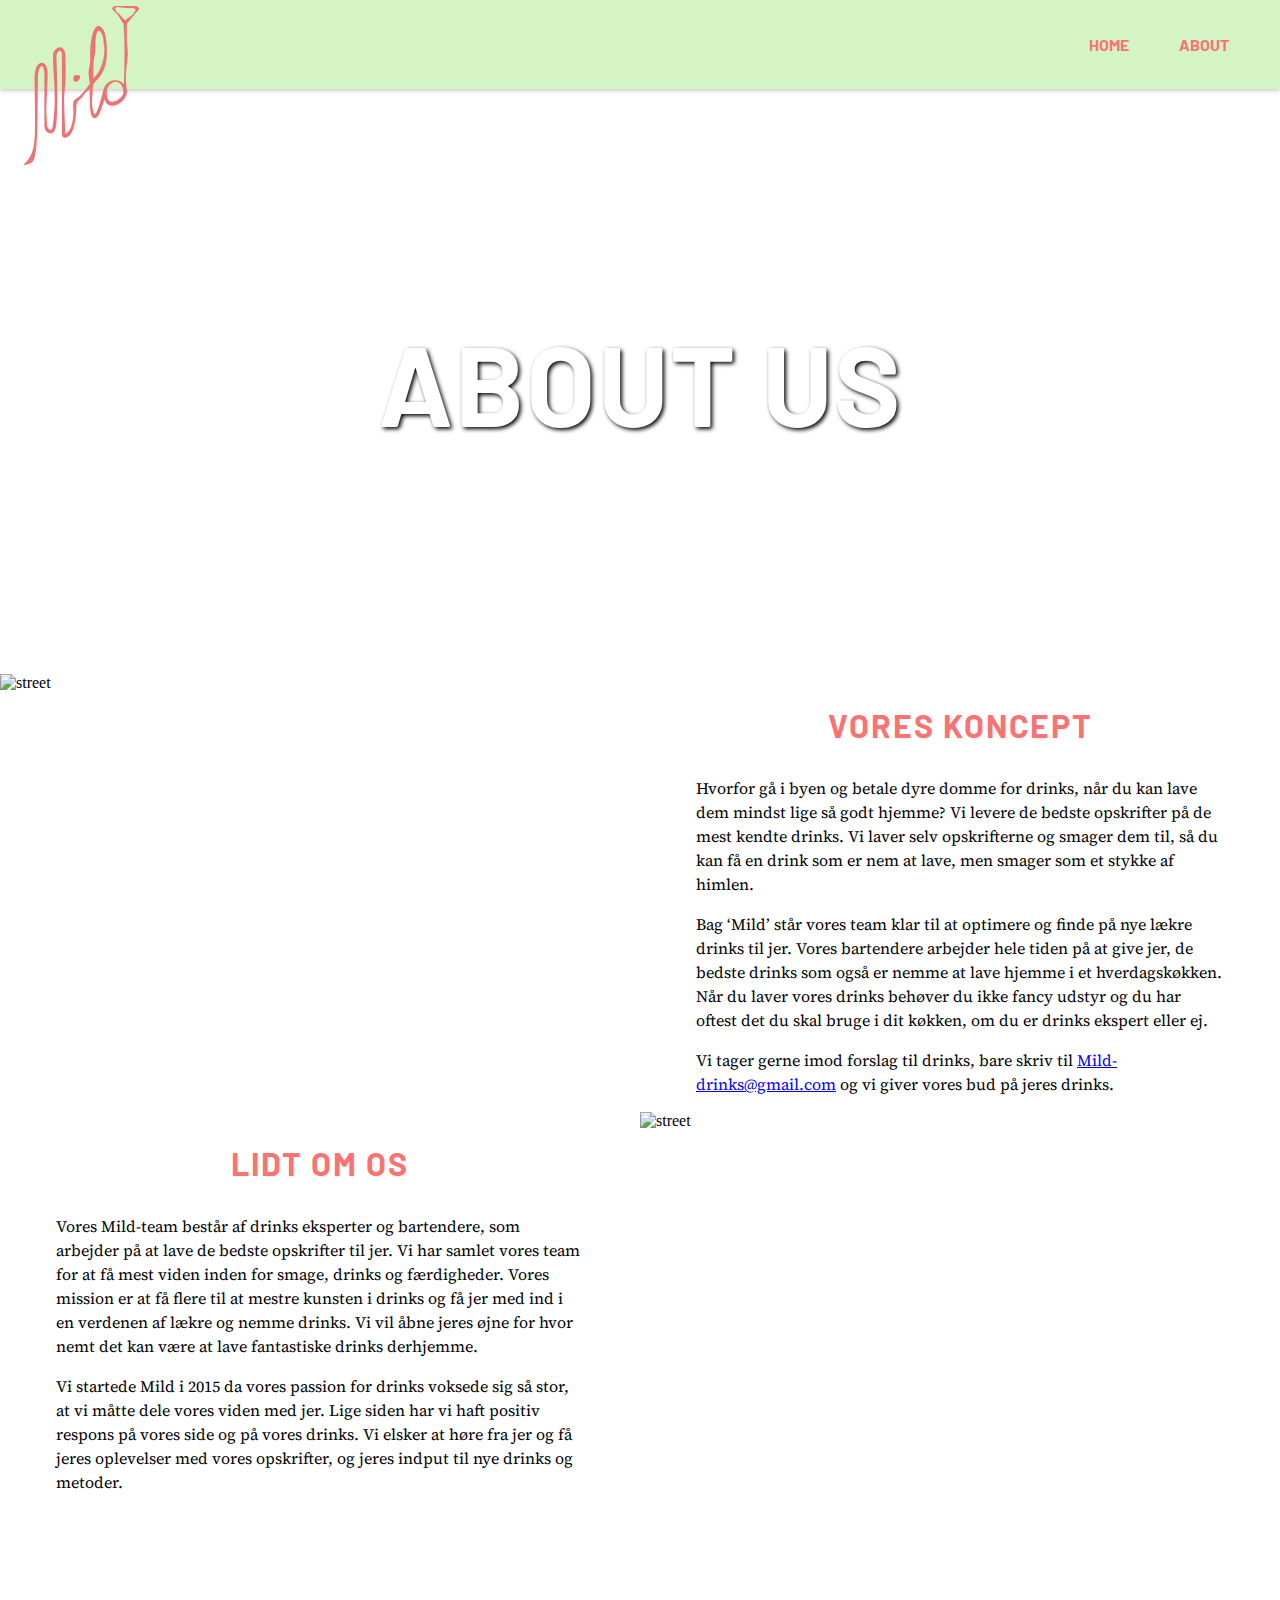
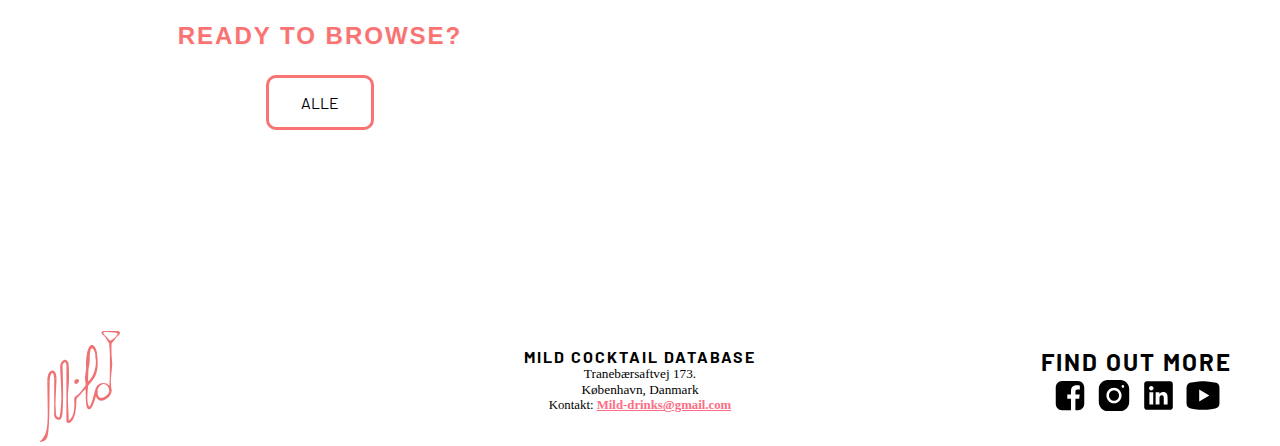
==== about.html @ 595f99f5 "css" ====
<!DOCTYPE html>
<html lang="en">

<head>
    <meta charset="UTF-8">
    <meta http-equiv="X-UA-Compatible" content="IE=edge">
    <meta name="viewport" content="width=device-width, initial-scale=1.0">
    <title>ABOUT US</title>
    <link rel="stylesheet" href="style.css">
    <link href="https://fonts.googleapis.com/css2?family=Barlow&family=Source+Serif+Pro&display=swap" rel="stylesheet">
    <link href="https://fonts.googleapis.com/css2?family=Barlow:wght@600&display=swap" rel="stylesheet">

    <style>
        p {
            line-height: 1.5rem;
        }

        #first_section {
            display: grid;
            height: 65vh;
            width: 100%;
            background-image: url(oke.jpg);
            background-size: cover;
            background-repeat: no-repeat;
            background-attachment: fixed;
            background-position: 50% 60%;
            place-items: center;
        }

        .bottombuttondiv {
            text-align: center;

        }


        #fourth_section {
            height: 45vh;
            width: 100%;
            background-image: url(drinkic.jpg);
            background-repeat: no-repeat;
            background-attachment: fixed;
            background-position: 100% 800%;
            padding-top: 7rem;
            background-size: cover;

        }

        #fourth_section a {
            text-decoration: none;
            color: #ffffff;
        }

        #fourth_section h4 {
            color: rgb(250, 115, 115);
            text-shadow: 1px 1px 0px whitesmoke;
            margin-bottom: 1rem;
        }

        #second_section h4,
        #third_section h4 {
            font-size: 2rem;
            color: rgb(250, 115, 115);
            text-shadow: 1px 1px 0px whitesmoke;
        }



        .knap {
            font-family: barlow;
            background-color: rgb(255, 255, 255);
            padding: 10px 35px;
            text-align: center;
            text-decoration: none;
            display: inline-block;
            font-size: 16px;
            cursor: pointer;
            border-style: solid;
            border-radius: 10px;
            transition-duration: 0.4s;
            border-color: rgb(250, 115, 115);
            border-width: 3px;
            text-decoration: rgb(250, 115, 115);
        }

        .knap:hover {
            transform: scale(1.1);
            color: #ffffff;
            background-color: rgb(250, 115, 115);
        }







        h1,
        h2,
        h3 {
            color: white;
            text-align: center;
            text-shadow: 2px 2px 4px #000000;
        }

        h1 {
            font-size: rem;
            /* padding-top: 4rem; */
        }

        h2 {
            font-size: 5rem;
            padding-top: 3rem;
        }

        h3 {
            font-size: 1rem;
        }

        #second_section p,
        #third_section p {
            padding-bottom: 1rem;
            padding-inline: 2rem;
        }



        @media (min-width: 600px) {

            #fourth_section {
                padding-right: 15rem;

            }

            #fourth_section h4 {
                font-size: 2rem;
                padding-bottom: 5px;
            }

        }

        #fourth_section a {
            text-decoration: none;
            color: #ffffff;
        }

        #fourth_section h4 {
            font-family: 'Lucida Sans', 'Lucida Sans Regular', 'Lucida Grande', 'Lucida Sans Unicode', Geneva, Verdana, sans-serif;
        }

        #second_section h4,
        #third_section h4 {
            font-size: 2rem;
        }

        #fourth_section a {
            text-decoration: none;
            color: #ffffff;
        }

        .knap {
            /* border: 2px solid black; */
            padding: 15px 32px;
            text-align: center;
            text-decoration: none;
            text-transform: uppercase;
            display: inline-block;
            font-size: 16px;
            margin: 4px 2px;
            cursor: pointer;
            border-radius: 10px;
            transition-duration: 0.4s;
        }

        .knap:hover {
            transform: scale(1.1);
            background-color: rgb(250, 115, 115);
        }

        .knap a:hover {
            color: #ffffff;
        }


        #second_section p,
        #third_section p {
            padding-bottom: 1rem;
            padding-inline: 2rem;
        }

        #fourth_section {
            /* padding-top: 4rem;
      background-attachment: scroll; */
            /* background-size: cover; */
            background-position: 90% 80%;
            object-fit: cover;
        }


        @media (min-width: 600px) {

            #fourth_section {
                padding-right: 15rem;

            }

            #fourth_section h4 {
                font-size: 1.5rem;
                padding-bottom: 5px;
            }

            h1 {
                font-size: 7rem;
            }

            h2 {
                font-size: 7rem;
                padding-top: 5rem;
            }

            h3 {
                font-size: 1.3rem;
            }

            #second_section,
            #third_section {
                display: grid;
                grid-template-columns: 1fr 1fr;
                /* padding-block: 1rem;
    padding: 1rem; */

            }

            #second_section img,
            #third_section img {
                height: 25rem;
                object-fit: cover;

            }

            .text {
                padding-inline: 1.5rem;
                padding-top: 2rem;
            }

            .text h4 {
                text-align: center;
                padding-bottom: 2rem;
                font-size: 1.5rem;
            }
        }

        @media (min-width: 1000px) {

            #fourth_section {
                padding-right: 40rem;
            }

        }

        @media (max-width: 1000px) {

            .oke {
                align-self: center;
                padding-inline: 1rem;

            }

        }

        @media (max-width: 600px) {

            #fourth_section h4 {
                font-size: 1.5rem;
            }

            #fourth_section {
                /* padding-top: 4rem;
      background-attachment: scroll; */
                /* background-size: cover; */
                background-position: 90% -100%;
            }

            #third_section {
                display: grid;
            }

            #third_section .element_1 {
                order: 2;
            }

            #third_section .element_2 {
                order: 1;
            }

            #third_section .text,
            #second_section .text {
                padding: 1rem;
            }

            #second_section img,
            #third_section img {
                height: 15rem;
                object-fit: cover;
            }

            #second_section h4,
            #third_section h4 {
                padding-left: 2rem;
                padding-bottom: 1rem;
                font-size: 1.2rem;
            }

            #first_section {
                margin-bottom: 1rem;
            }
        }
    </style>
</head>

<body>

    <header class="navbar">
        <a href="index.html">
            <img src="logo_mild_roed.svg" class="logo" alt="logo" />
        </a>
        <nav class="nav">
            <ul class="menu">
                <li class="nav-item"> <a href="index.html">HOME</a></li>
                <li class="nav-item"> <a href="about.html">ABOUT</a></li>

            </ul>

            <div class="hamburger">
                <span class="bar"></span>
                <span class="bar"></span>
                <span class="bar"></span>
            </div>
        </nav>
    </header>

    <section id="first_section">
        <div class="section_wrapper">
            <h1>ABOUT US</h1>
        </div>
    </section>


    <section id="second_section">

        <div class="oke">
            <img src="grncnria-2.jpg" alt="street">
        </div>

        <div class="text">
            <h4>VORES KONCEPT</h4>
            <p>Hvorfor gå i byen og betale dyre domme for drinks, når du kan lave dem mindst lige så godt hjemme? Vi
                levere de bedste
                opskrifter på de mest kendte drinks. Vi laver selv opskrifterne og smager dem til, så du kan få en drink
                som er nem at
                lave, men smager som et stykke af himlen.</p>

            <p>Bag ‘Mild’ står vores team klar til at optimere og finde på nye lækre drinks til jer. Vores bartendere
                arbejder hele
                tiden på at give jer, de bedste drinks som også er nemme at lave hjemme i et hverdagskøkken. Når du
                laver vores drinks
                behøver du ikke fancy udstyr og du har oftest det du skal bruge i dit køkken, om du er drinks ekspert
                eller ej.</p>

            <p>Vi tager gerne imod forslag til drinks, bare skriv til <a class="email"
                    href="mailto: abc@example.com">Mild-drinks@gmail.com</a> og vi giver vores bud på jeres
                drinks.</p>

        </div>


    </section>

    <section id="third_section">

        <div class="text element_1">
            <h4>LIDT OM OS</h4>
            <p>Vores Mild-team består af drinks eksperter og bartendere, som arbejder på at lave de bedste opskrifter
                til jer. Vi har
                samlet vores team for at få mest viden inden for smage, drinks og færdigheder. Vores mission er at få
                flere til at
                mestre kunsten i drinks og få jer med ind i en verdenen af lækre og nemme drinks. Vi vil åbne jeres øjne
                for hvor nemt
                det kan være at lave fantastiske drinks derhjemme. </p>

            <p>Vi startede Mild i 2015 da vores passion for drinks voksede sig så stor, at vi måtte dele vores viden med
                jer. Lige
                siden har vi haft positiv respons på vores side og på vores drinks. Vi elsker at høre fra jer og få
                jeres oplevelser med
                vores opskrifter, og jeres indput til nye drinks og metoder.
            </p>

        </div>

        <div class="element_2 oke">
            <img src="grncnria-8.jpg" alt="street">
        </div>


    </section>


    <section id="fourth_section">

        <div class="bottombuttondiv">
            <h4>READY TO BROWSE?</h4>
            <ul>
                <a href="index.html"><button class="knap">Alle</button></a>
            </ul>
        </div>

    </section>

    <footer>

        <div class="footlogo">
            <a href="index.html">
                <img src="logo_mild_roed.svg" class="logo2" alt="logo2" />
            </a>
        </div>

        <div class="footertext">
            <h4 class="footer1">Mild Cocktail Database</h4>
            <h5>Tranebærsaftvej 173.</h5>
            <h5>København, Danmark</h5>
            <h6 class="footer2">Kontakt: <a class="email" href="mailto: abc@example.com">Mild-drinks@gmail.com</a></h6>
        </div>

        <div class="partthree">
            <h4>Find out more</h4>

            <a href="https://www.facebook.com/kea.dk">
                <img class="fejs" src="fjsbk.svg" alt="fb"></a>

            <a href="https://www.instagram.com/keacph/?hl=da">
                <img src="instgrm.svg" alt="insta"></a>

            <a href="https://www.linkedin.com/school/kea-k-benhavns-erhvervsakademi/">
                <img src="lnkdin.svg" alt="linked"></a>

            <a href="https://www.youtube.com/c/KEAkanal">
                <img src="yutub.svg" alt="yutub"></a>
        </div>








    </footer>



    <script src="java.js"></script>

</body>

</html>
---- style.css ----
* {
  margin: 0;
  padding: 0;
  box-sizing: border-box;
}

img {
  width: 100%;
}

h1, h2, h3, h4 {
  font-family: barlow;  
  letter-spacing: 2px;
  text-transform: uppercase;
}

p {
  font-family: source serif pro;
  line-height: 1.3;
  padding-left: 2%;
  padding-right: 2%;
}
/* _________HEADER & BURGER MENU__________________ */



.navbar {
  /* height: 12%; */
  display: flex;
  align-items: center;
  /* padding: 0.5rem; */
  background-color: rgb(212, 244, 197);
  box-shadow: 0 2px 4px 0 rgba(0, 0, 0, 0.2);
  font-family: barlow;
  padding: 1rem;
}

.logo {
  width: 60px;
  cursor: pointer;
  margin-block: 0.2rem;
  margin-left: 1rem;
}

nav {
  flex: 1;
  text-align: right;
  margin-right: 1rem;
}

nav ul li {
  list-style: none;
  display: inline-block;
  margin-left: 50px;
}

nav ul li a {
  text-decoration: none;
  color: rgb(250, 115, 115);
  margin-block: 1rem;
  font-family: barlow;
  font-weight: bold;
}

ul li a:hover {
  /* color: grey; */
  color: black;
}

.hamburger {
  display: none;
}

.bar {
  display: block;
  width: 25px;
  height: 3px;
  margin: 5px auto;
  -webkit-transition: all 0.3s ease-in-out;
  transition: all 0.3s ease-in-out;
  background-color: red;
}

@media (min-width: 650px) {
  .logo {
    position: absolute;
    width: 9%;
    top: 0.2rem;
    left: 0.5rem;
  }
}

/* burgermenu center og under hinanden */
.menu {
  display: flex;
  /* justify-content: space-between; */
  /* align-items: right; */
  float: right;
}

.nav-logo {
  font-size: 2.1rem;
  font-weight: 500;
  color: #482ff7;
}

/* -------media------ */

@media (min-width: 650px) {
  .navbar {
    padding: 2.2rem;
  }
}

@media only screen and (max-width: 768px) {
  /* Burgermenuen, farve, placering */
  .menu {
    position: fixed;
    left: -100%;
    top: 6rem;
    flex-direction: column;
    background-color: rgb(250, 204, 120);
    width: 100%;
    text-align: center;
    transition: 0.3s;
    box-shadow: 0 10px 27px rgba(0, 0, 0, 0.05);
    font-size: 2rem;
    z-index: 500;
  }

  nav ul li a {
    color: rgb(255, 89, 89);
  }

  li:hover {
    transform: scale(1.1);
  }

  /* Placering af menu når man åbner burgermenu */
  .menu.active {
    left: 0;
  }

  /* Margin imellem tekst i åben burgermenu */
  .nav-item {
    margin: 2rem 0;
  }

  /* Viser de tre streger og at man kan trykke på dem */
  .hamburger {
    display: block;
    cursor: pointer;
    float: right;
    /* background-color: rgb(181, 181, 181); */
    padding-inline: 0.5rem;
    padding-block: 0.2rem;
    border-radius: 5px;
  }

  /* Transition af de tre streger til et kryds */
  /* nth-child snkkker til rækkefølgen på bar class og gør at den midterste kan forsvinde */
  .hamburger.active .bar:nth-child(2) {
    opacity: 0;
  }

  .hamburger.active .bar:nth-child(1) {
    transform: translateY(8px) rotate(45deg);
  }

  .hamburger.active .bar:nth-child(3) {
    transform: translateY(-8px) rotate(-45deg);
  }
}

/* @media (max-width: 600px) {
  .logo {
    width: 40px;
  }
} */

/* _____________FOOTER____________________ */

.logo2 {
  width: 80px;
  cursor: pointer;
  margin-top: 1rem;
  margin-left: 2.5rem;
  margin-bottom: 0.5;
}

footer {
  /* background-color: white;
  display: flex;
  align-items: center; */
  display: grid;
  grid-template-columns: 1fr 1fr 1fr;
}

.footertext {
  margin: 0 auto;
  padding-top: 2rem;
  text-align: center;
}

footer h6 {
  font-size: 1rem;
}

.footer2 {
  font-weight: normal;
  font-size: 0.8rem;
}

footer h6 a {
  color: rgb(253, 109, 133);
  font-weight: bold;
}

.partthree {
  justify-self: right;
  padding-right: 3rem;
  text-align: center;
  font-size: 1.5rem;
  color: rgb(0, 0, 0);
  font-family: "Merriweather", serif;
  padding-top: 2rem;
}

.partthree img {
  width: 20%;
  height: auto;
}

footer h5 {
  font-weight: normal;
}

.partthree img:hover {
  opacity: 0.8;
  cursor: pointer;
}

@media (max-width: 600px) {
  .footlogo {
    text-align: center;
  }

  .logo2 {
    margin: 0;
    padding-top: 1rem;
  }

  footer {
    display: block;
  }

  .footer2 {
    margin-inline: 0;
  }

  .footer1,
  .footer2 {
    font-size: 0.9rem;
  }

  footer h5 {
    font-size: 0.9rem;
  }

  .partthree {
    justify-self: center;
    text-align: center;
    font-size: 1rem;
    padding-top: 0.7rem;
    padding-bottom: 1.5rem;
    padding-right: 0;
  }

  .partthree img {
    width: 7%;
    height: auto;
    padding-top: 0.1rem;
    padding-inline: 0.1rem;
  }
}
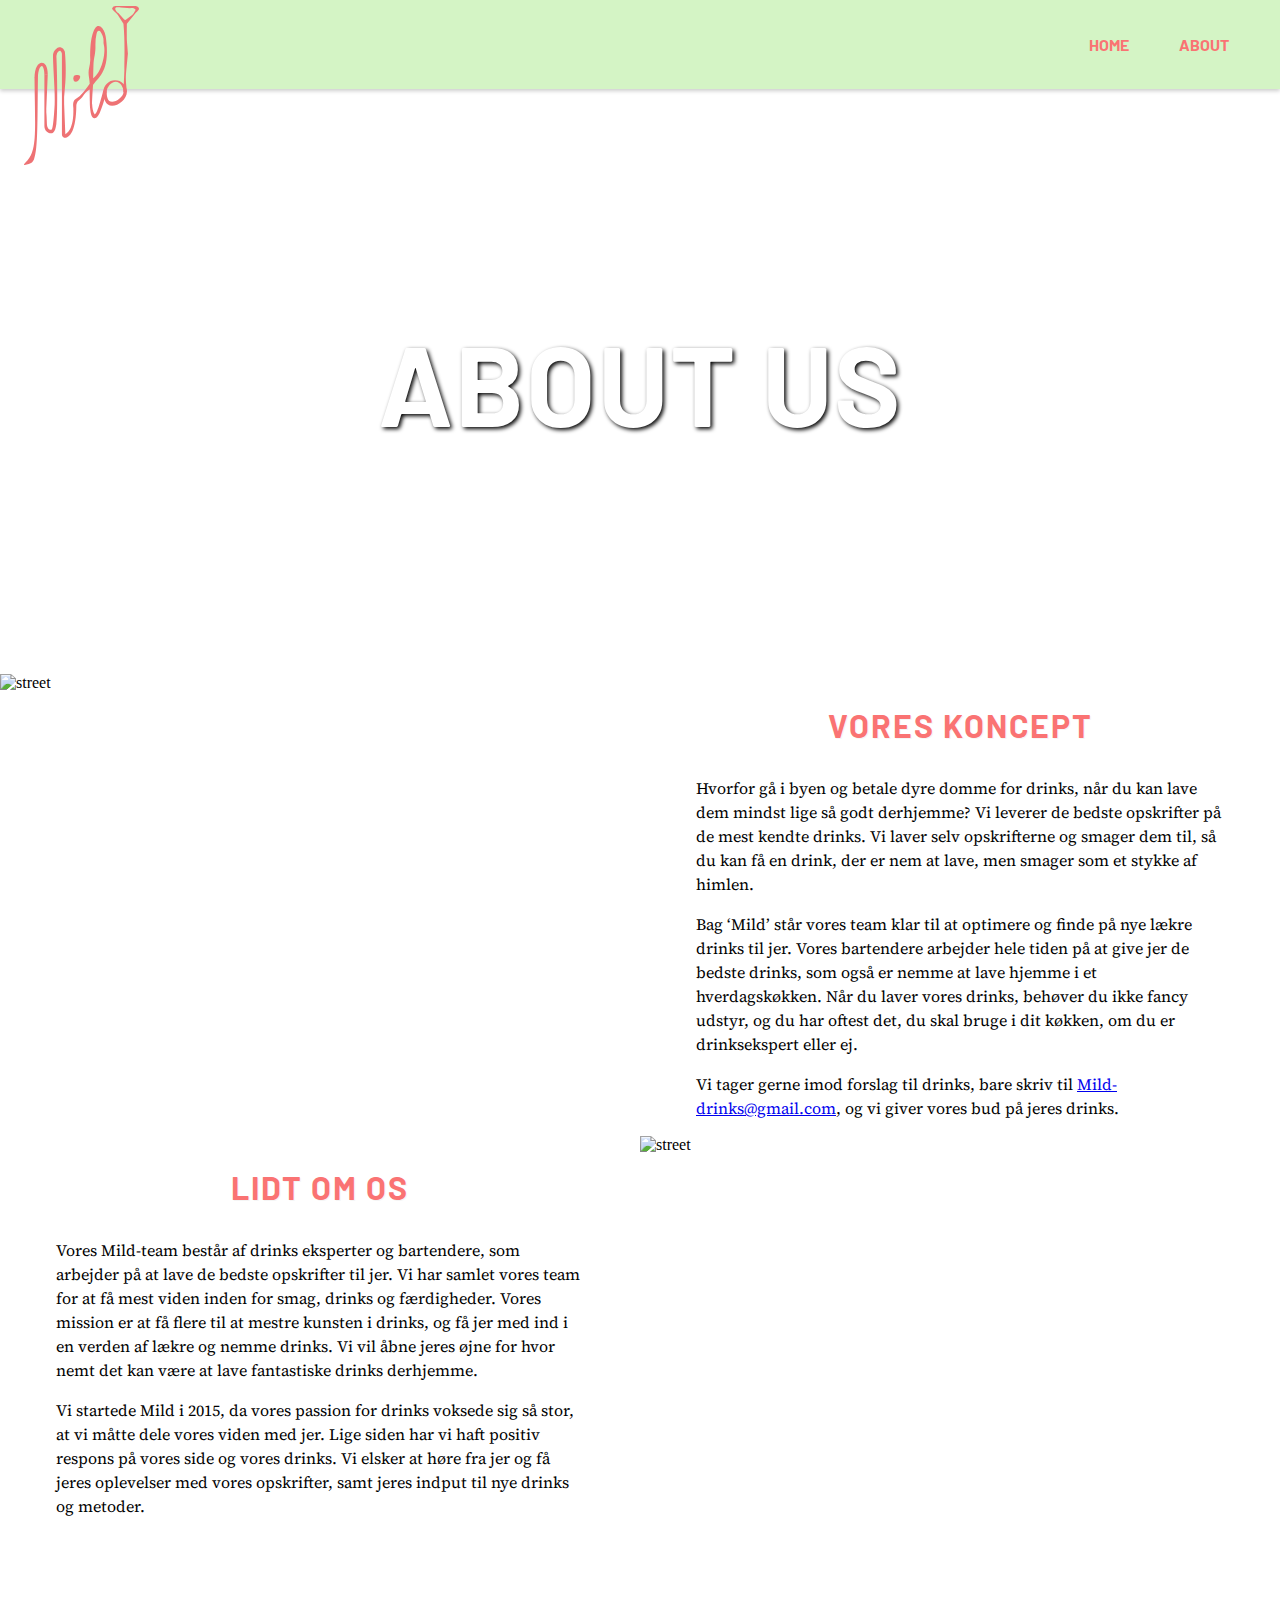
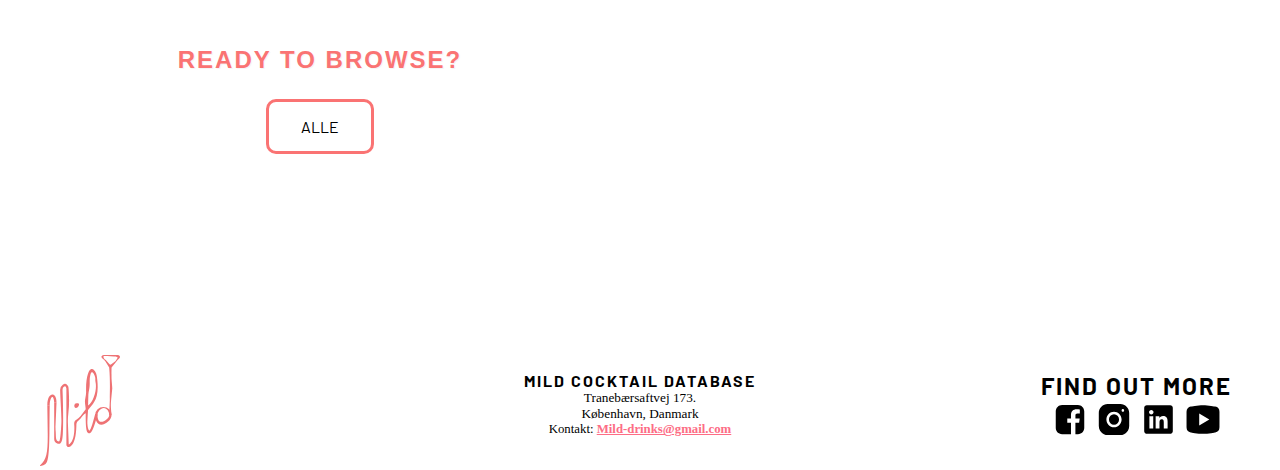
==== commit a4191bcf: "korrektur" ====
--- a/about.html
+++ b/about.html
@@ -353,21 +353,21 @@
 
         <div class="text">
             <h4>VORES KONCEPT</h4>
-            <p>Hvorfor gå i byen og betale dyre domme for drinks, når du kan lave dem mindst lige så godt hjemme? Vi
-                levere de bedste
-                opskrifter på de mest kendte drinks. Vi laver selv opskrifterne og smager dem til, så du kan få en drink
-                som er nem at
+            <p>Hvorfor gå i byen og betale dyre domme for drinks, når du kan lave dem mindst lige så godt derhjemme? Vi
+                leverer de bedste
+                opskrifter på de mest kendte drinks. Vi laver selv opskrifterne og smager dem til, så du kan få en drink,
+                der er nem at
                 lave, men smager som et stykke af himlen.</p>
 
             <p>Bag ‘Mild’ står vores team klar til at optimere og finde på nye lækre drinks til jer. Vores bartendere
                 arbejder hele
-                tiden på at give jer, de bedste drinks som også er nemme at lave hjemme i et hverdagskøkken. Når du
-                laver vores drinks
-                behøver du ikke fancy udstyr og du har oftest det du skal bruge i dit køkken, om du er drinks ekspert
+                tiden på at give jer de bedste drinks, som også er nemme at lave hjemme i et hverdagskøkken. Når du
+                laver vores drinks,
+                behøver du ikke fancy udstyr, og du har oftest det, du skal bruge i dit køkken, om du er drinksekspert
                 eller ej.</p>
 
             <p>Vi tager gerne imod forslag til drinks, bare skriv til <a class="email"
-                    href="mailto: abc@example.com">Mild-drinks@gmail.com</a> og vi giver vores bud på jeres
+                    href="mailto: abc@example.com">Mild-drinks@gmail.com</a>, og vi giver vores bud på jeres
                 drinks.</p>
 
         </div>
@@ -381,17 +381,17 @@
             <h4>LIDT OM OS</h4>
             <p>Vores Mild-team består af drinks eksperter og bartendere, som arbejder på at lave de bedste opskrifter
                 til jer. Vi har
-                samlet vores team for at få mest viden inden for smage, drinks og færdigheder. Vores mission er at få
+                samlet vores team for at få mest viden inden for smag, drinks og færdigheder. Vores mission er at få
                 flere til at
-                mestre kunsten i drinks og få jer med ind i en verdenen af lækre og nemme drinks. Vi vil åbne jeres øjne
+                mestre kunsten i drinks, og få jer med ind i en verden af lækre og nemme drinks. Vi vil åbne jeres øjne
                 for hvor nemt
                 det kan være at lave fantastiske drinks derhjemme. </p>
 
-            <p>Vi startede Mild i 2015 da vores passion for drinks voksede sig så stor, at vi måtte dele vores viden med
+            <p>Vi startede Mild i 2015, da vores passion for drinks voksede sig så stor, at vi måtte dele vores viden med
                 jer. Lige
-                siden har vi haft positiv respons på vores side og på vores drinks. Vi elsker at høre fra jer og få
+                siden har vi haft positiv respons på vores side og vores drinks. Vi elsker at høre fra jer og få
                 jeres oplevelser med
-                vores opskrifter, og jeres indput til nye drinks og metoder.
+                vores opskrifter, samt jeres indput til nye drinks og metoder.
             </p>
 
         </div>
--- a/style.css
+++ b/style.css
@@ -189,8 +189,8 @@
 }
 
 footer {
-  /* background-color: white;
-  display: flex;
+  background-color: white;
+  /*display: flex;
   align-items: center; */
   display: grid;
   grid-template-columns: 1fr 1fr 1fr;
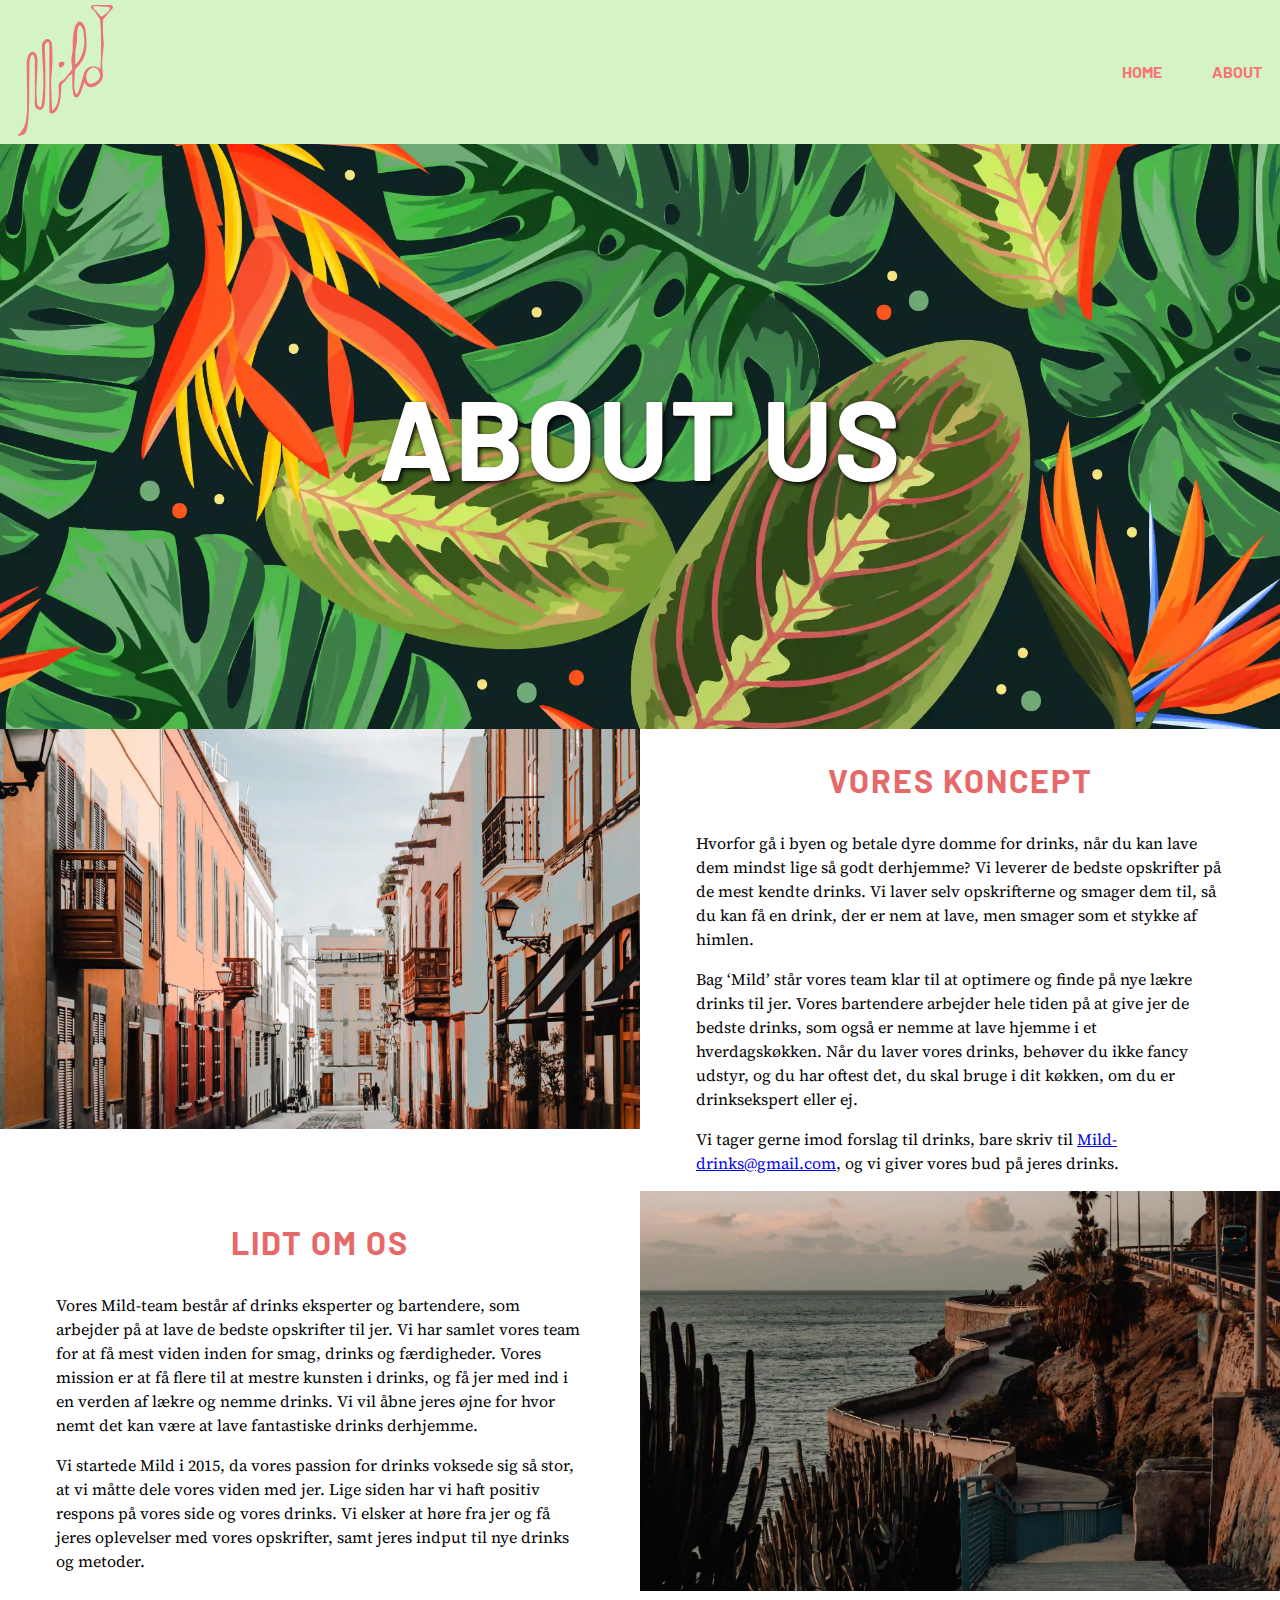
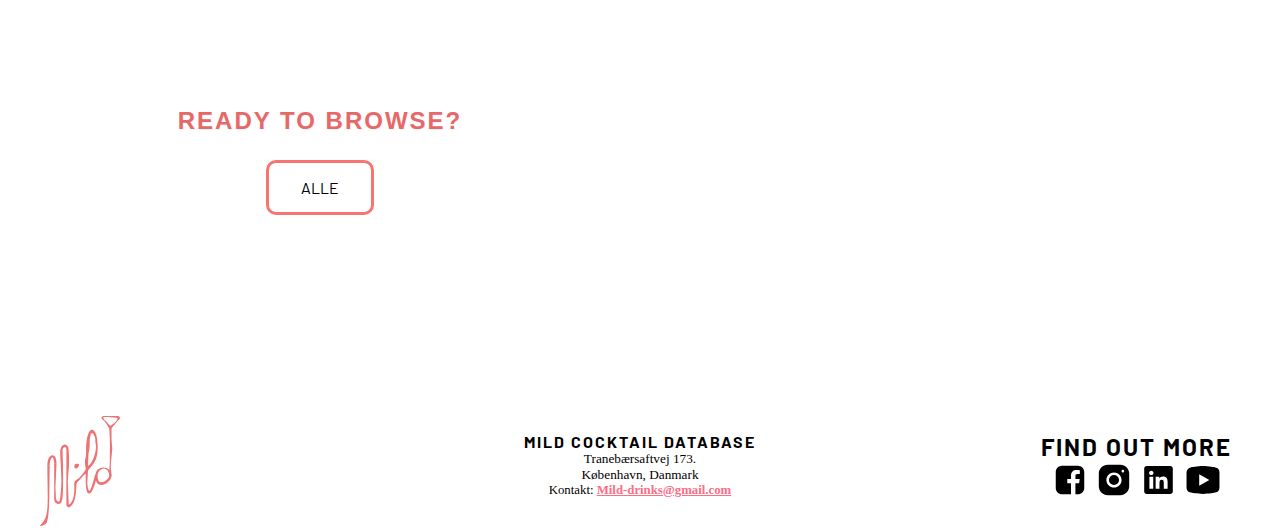
==== commit b837e13d: "webp" ====
--- a/about.html
+++ b/about.html
@@ -19,7 +19,7 @@
             display: grid;
             height: 65vh;
             width: 100%;
-            background-image: url(oke.jpg);
+            background-image: url(oke.webp);
             background-size: cover;
             background-repeat: no-repeat;
             background-attachment: fixed;
@@ -36,7 +36,7 @@
         #fourth_section {
             height: 45vh;
             width: 100%;
-            background-image: url(drinkic.jpg);
+            background-image: url(drinkic.webp);
             background-repeat: no-repeat;
             background-attachment: fixed;
             background-position: 100% 800%;
@@ -51,7 +51,7 @@
         }
 
         #fourth_section h4 {
-            color: rgb(250, 115, 115);
+            color: rgb(230, 104, 104);
             text-shadow: 1px 1px 0px whitesmoke;
             margin-bottom: 1rem;
         }
@@ -59,7 +59,7 @@
         #second_section h4,
         #third_section h4 {
             font-size: 2rem;
-            color: rgb(250, 115, 115);
+            color: rgb(230, 104, 104);
             text-shadow: 1px 1px 0px whitesmoke;
         }
 
@@ -348,7 +348,7 @@
     <section id="second_section">
 
         <div class="oke">
-            <img src="grncnria-2.jpg" alt="street">
+            <img src="grncnria-2.webp" alt="street">
         </div>
 
         <div class="text">
@@ -397,7 +397,7 @@
         </div>
 
         <div class="element_2 oke">
-            <img src="grncnria-8.jpg" alt="street">
+            <img src="grncnria-8.webp" alt="street">
         </div>
 
 
--- a/style.css
+++ b/style.css
@@ -32,7 +32,7 @@
   background-color: rgb(212, 244, 197);
   box-shadow: 0 2px 4px 0 rgba(0, 0, 0, 0.2);
   font-family: barlow;
-  padding: 1rem;
+  /* padding: 1rem; */
 }
 
 .logo {
@@ -83,10 +83,7 @@
 
 @media (min-width: 650px) {
   .logo {
-    position: absolute;
-    width: 9%;
-    top: 0.2rem;
-    left: 0.5rem;
+    width: 95px;
   }
 }
 
@@ -108,7 +105,7 @@
 
 @media (min-width: 650px) {
   .navbar {
-    padding: 2.2rem;
+    padding: 0.1rem;
   }
 }
 
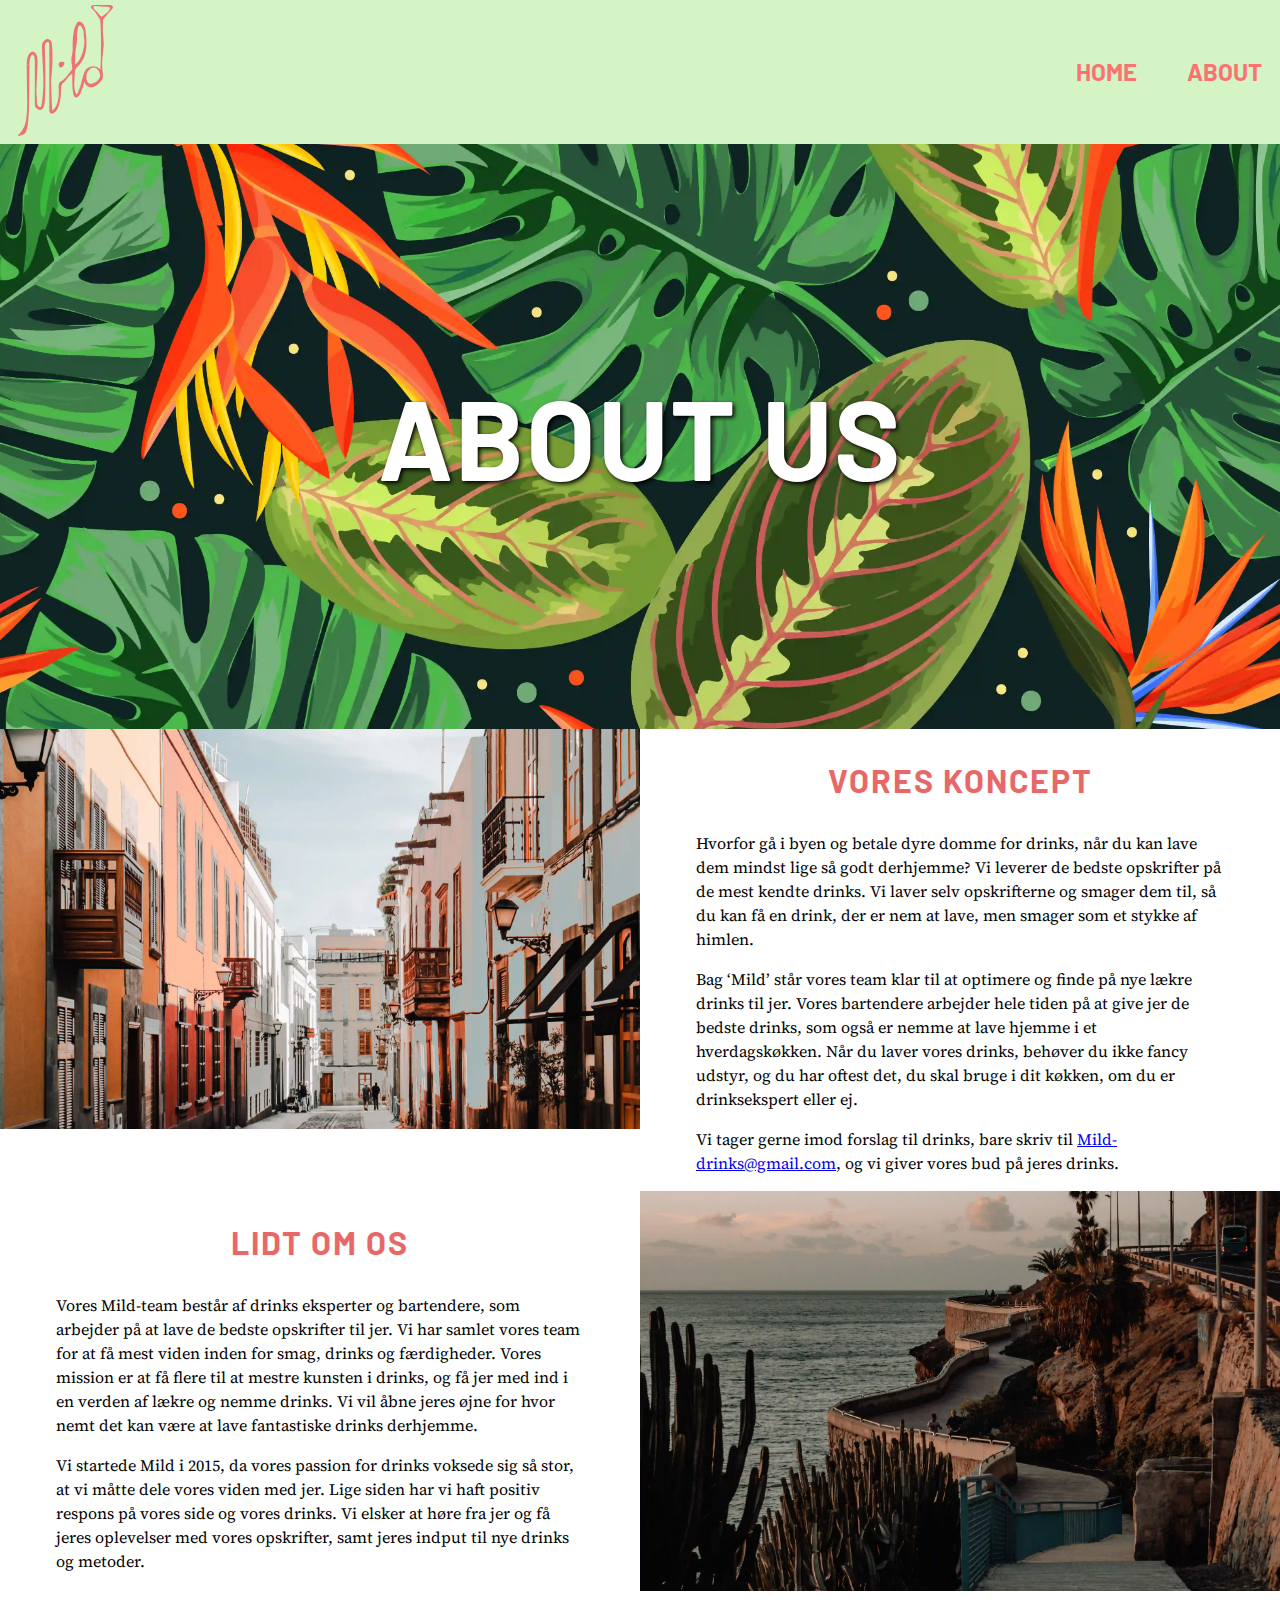
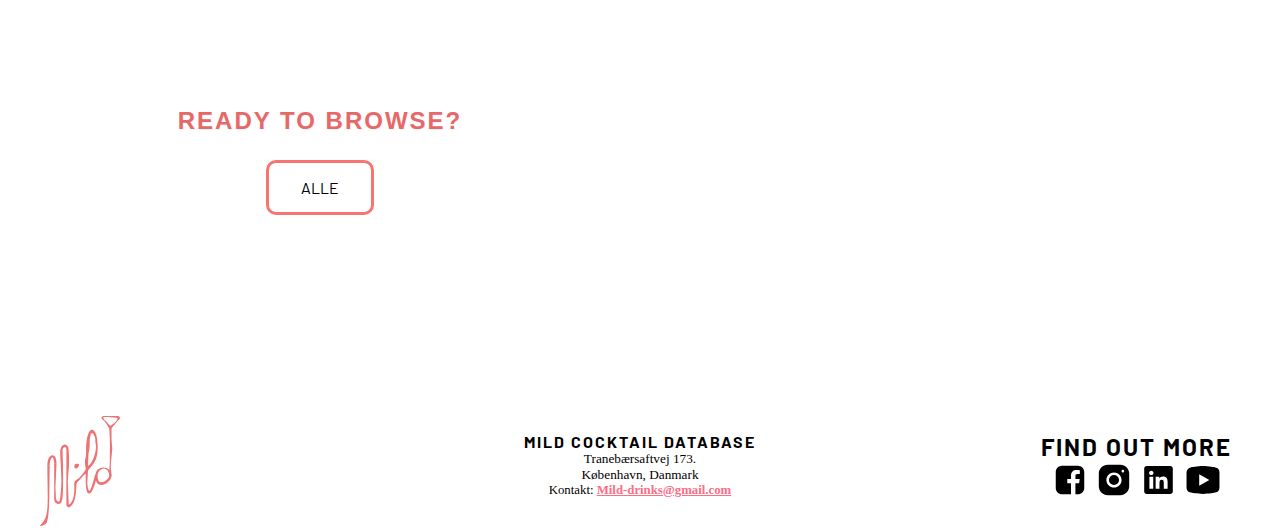
==== commit 8a979d4b: "lighthouse" ====
--- a/about.html
+++ b/about.html
@@ -408,9 +408,9 @@
 
         <div class="bottombuttondiv">
             <h4>READY TO BROWSE?</h4>
-            <ul>
+            <div>
                 <a href="index.html"><button class="knap">Alle</button></a>
-            </ul>
+            </div>
         </div>
 
     </section>
--- a/style.css
+++ b/style.css
@@ -8,8 +8,11 @@
   width: 100%;
 }
 
-h1, h2, h3, h4 {
-  font-family: barlow;  
+h1,
+h2,
+h3,
+h4 {
+  font-family: barlow;
   letter-spacing: 2px;
   text-transform: uppercase;
 }
@@ -21,8 +24,6 @@
   padding-right: 2%;
 }
 /* _________HEADER & BURGER MENU__________________ */
-
-
 
 .navbar {
   /* height: 12%; */
@@ -52,6 +53,7 @@
   list-style: none;
   display: inline-block;
   margin-left: 50px;
+  font-size: 1.5rem;
 }
 
 nav ul li a {
@@ -78,7 +80,7 @@
   margin: 5px auto;
   -webkit-transition: all 0.3s ease-in-out;
   transition: all 0.3s ease-in-out;
-  background-color: red;
+  background-color: rgb(250, 115, 115);
 }
 
 @media (min-width: 650px) {
@@ -114,7 +116,7 @@
   .menu {
     position: fixed;
     left: -100%;
-    top: 6rem;
+    top: 5.7rem;
     flex-direction: column;
     background-color: rgb(250, 204, 120);
     width: 100%;
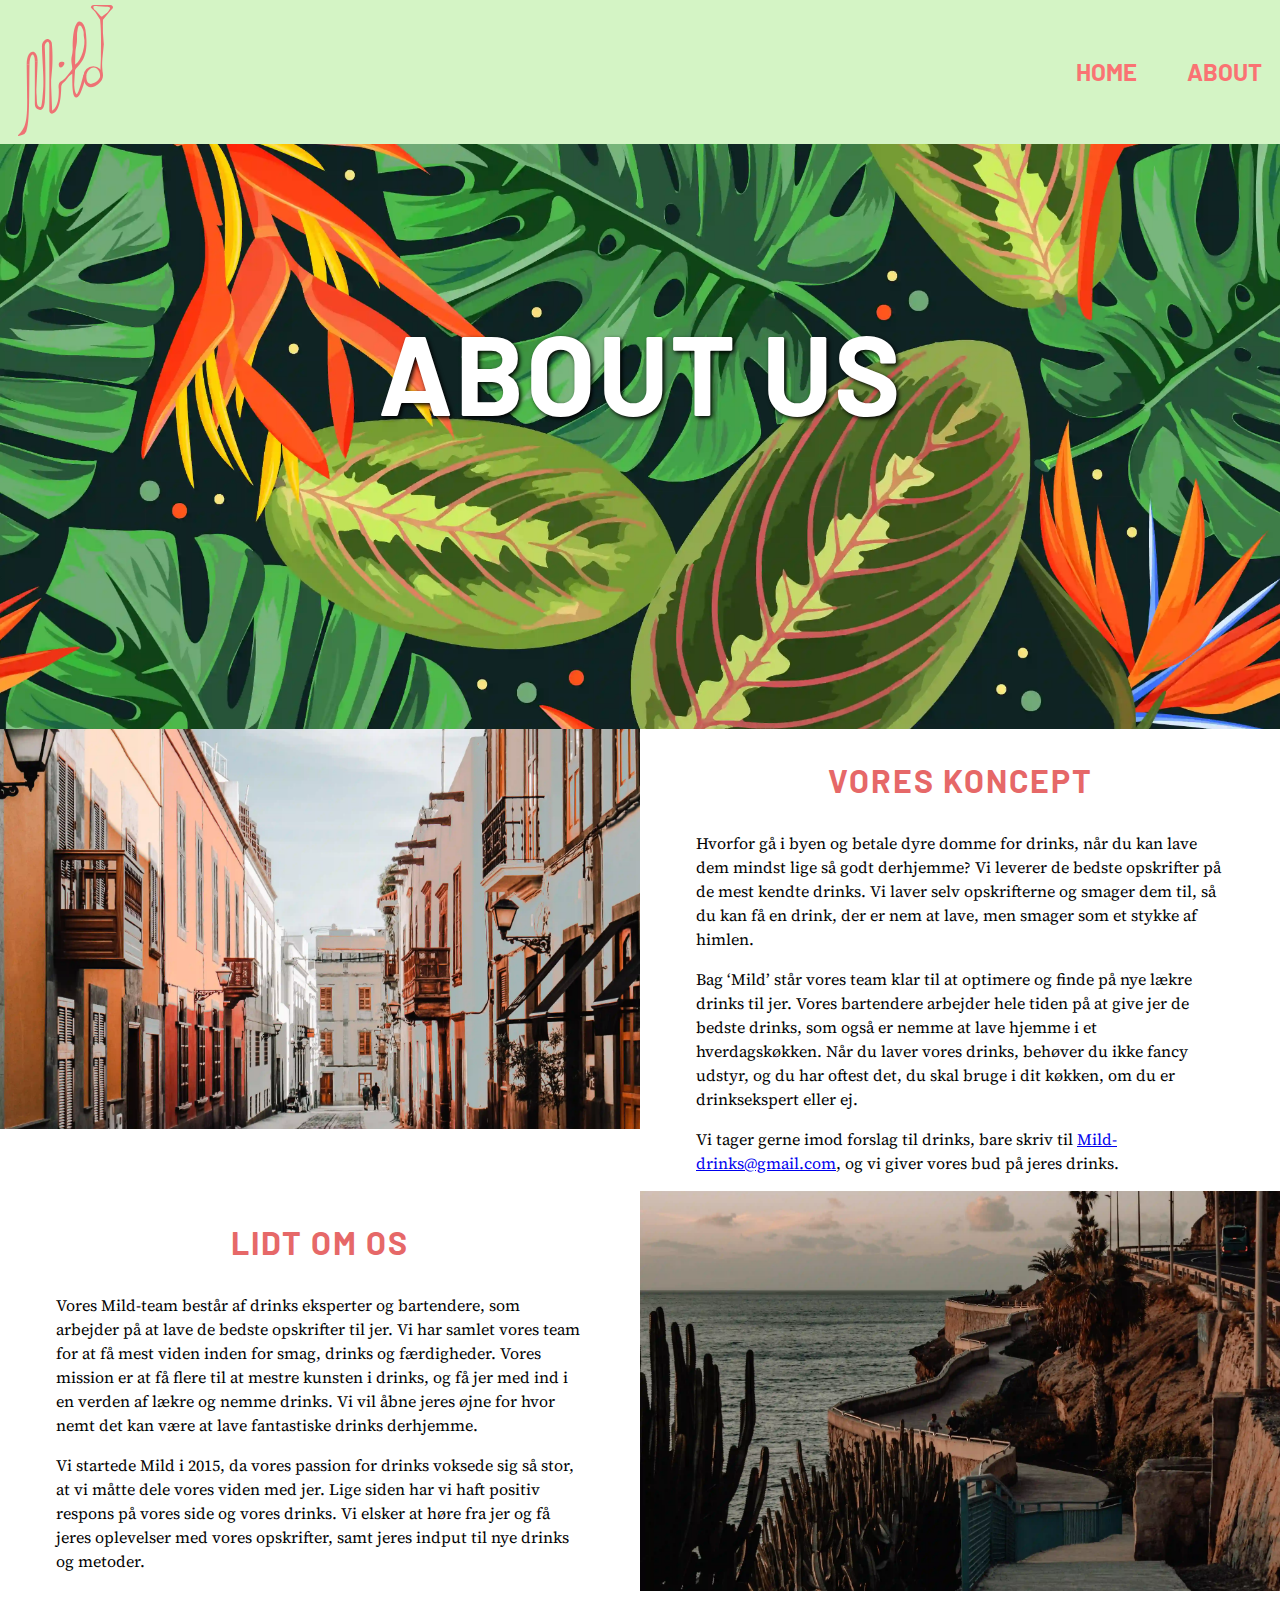
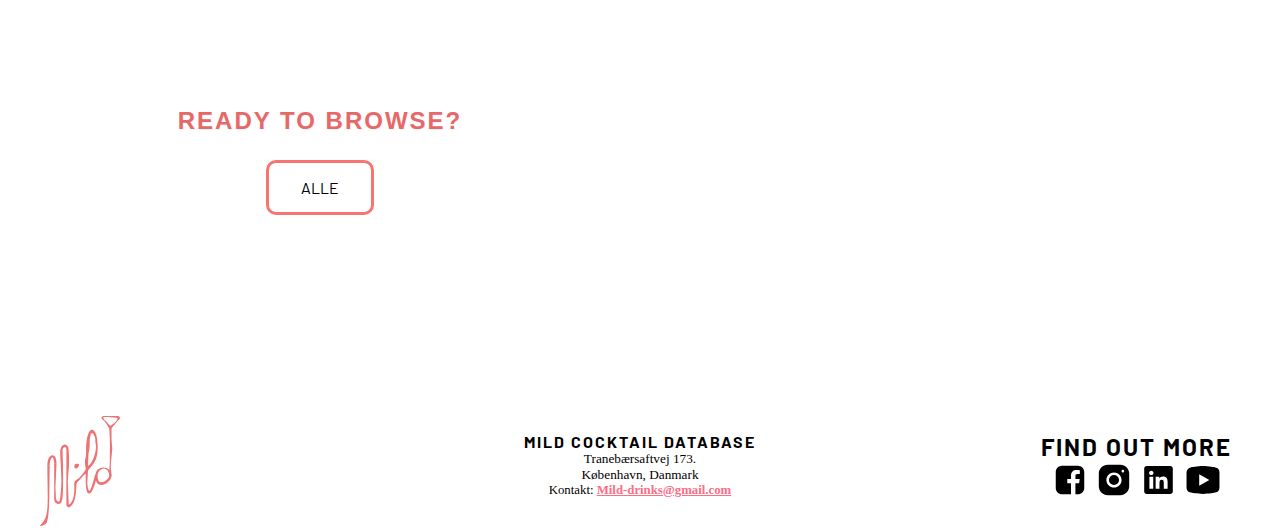
==== commit f626616e: "detalje fix" ====
--- a/about.html
+++ b/about.html
@@ -9,23 +9,27 @@
     <link rel="stylesheet" href="style.css">
     <link href="https://fonts.googleapis.com/css2?family=Barlow&family=Source+Serif+Pro&display=swap" rel="stylesheet">
     <link href="https://fonts.googleapis.com/css2?family=Barlow:wght@600&display=swap" rel="stylesheet">
+    <link rel="icon" type="image/x-icon" href="favicon.svg">
 
     <style>
-        p {
-            line-height: 1.5rem;
-        }
+        
 
         #first_section {
-            display: grid;
             height: 65vh;
             width: 100%;
             background-image: url(oke.webp);
             background-size: cover;
             background-repeat: no-repeat;
+            /* background-attachment: fixed = billedet flytter sig ikke med siden, 
+            men bliver i baggrunden. Det skaber denne simple parallax effekt */
             background-attachment: fixed;
             background-position: 50% 60%;
-            place-items: center;
-        }
+           
+        }
+
+         #first_section h1 { 
+            padding-top: 10rem;
+         }
 
         .bottombuttondiv {
             text-align: center;
@@ -45,6 +49,10 @@
 
         }
 
+        p {
+            line-height: 1.5rem;
+        }
+
         #fourth_section a {
             text-decoration: none;
             color: #ffffff;
@@ -60,7 +68,7 @@
         #third_section h4 {
             font-size: 2rem;
             color: rgb(230, 104, 104);
-            text-shadow: 1px 1px 0px whitesmoke;
+           
         }
 
 
@@ -313,6 +321,10 @@
             #first_section {
                 margin-bottom: 1rem;
             }
+
+            #first_section h1 {
+                padding-top: 15rem;
+            }
         }
     </style>
 </head>
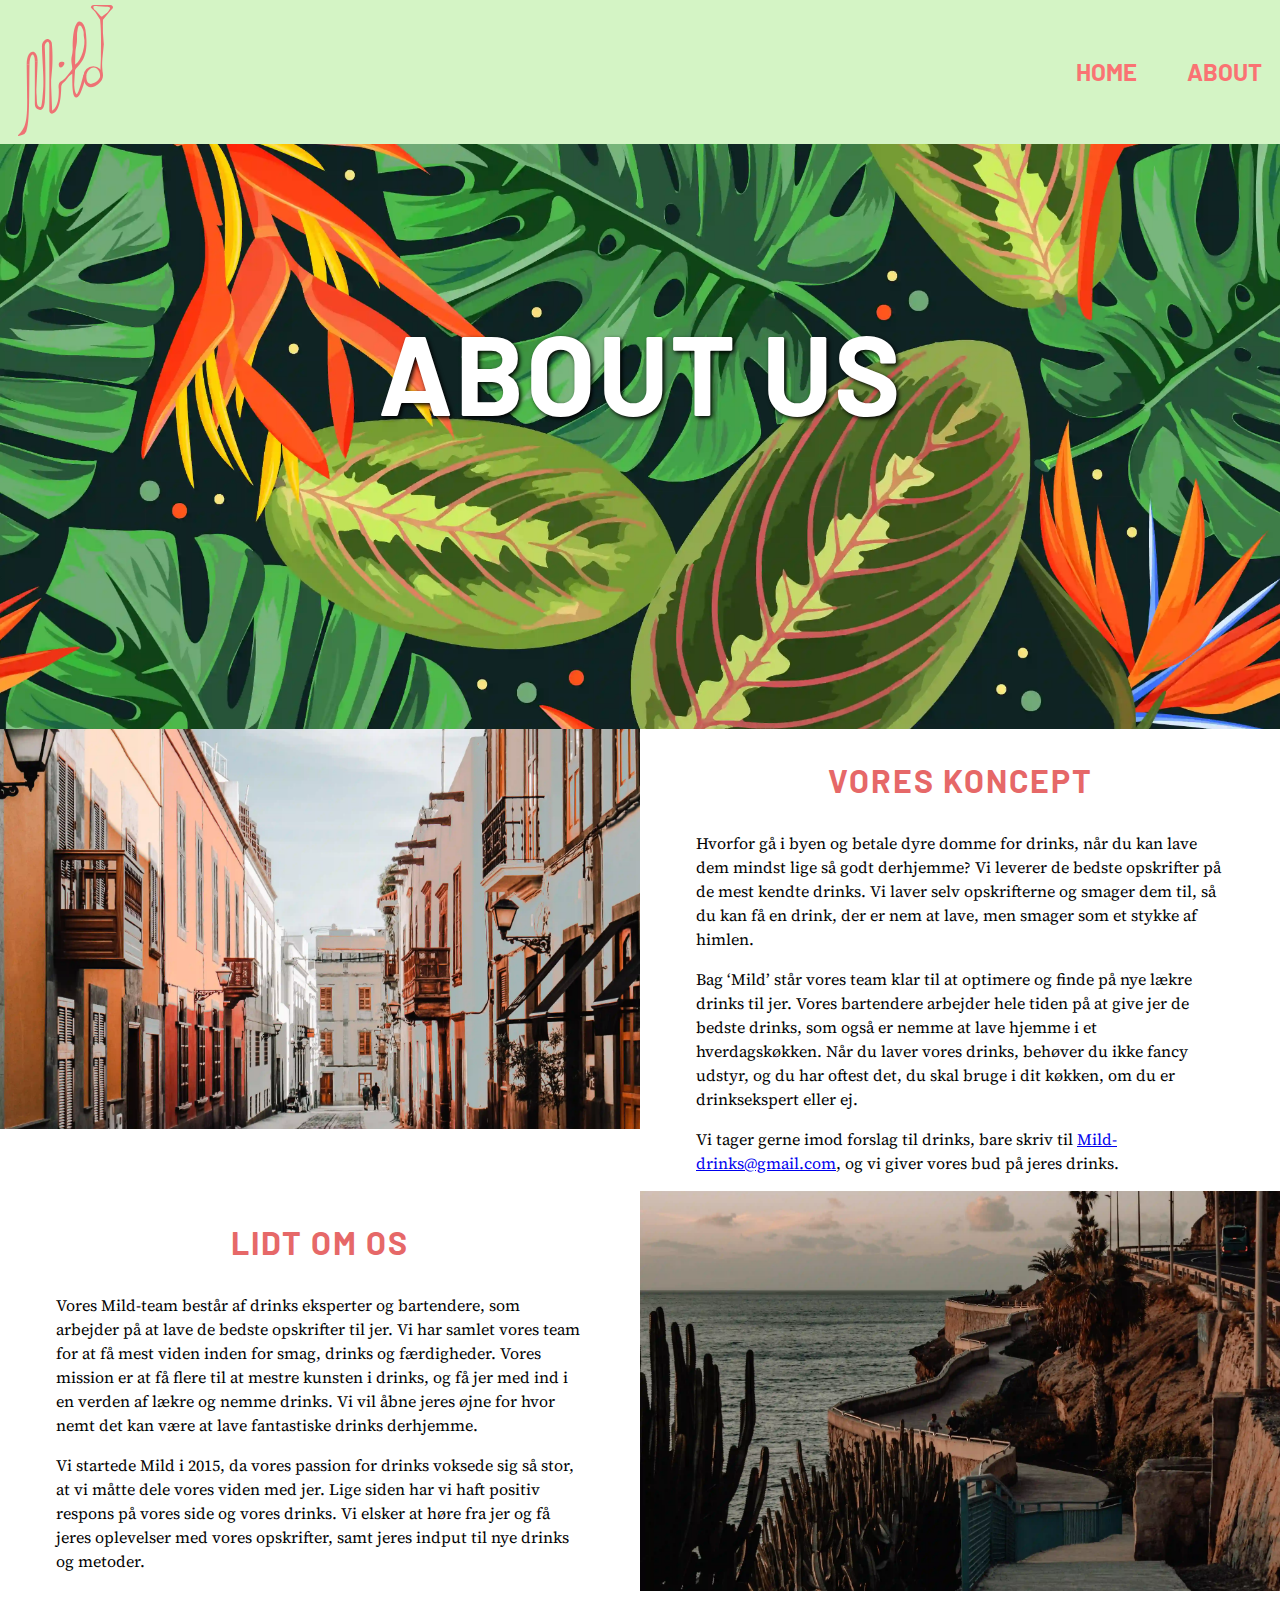
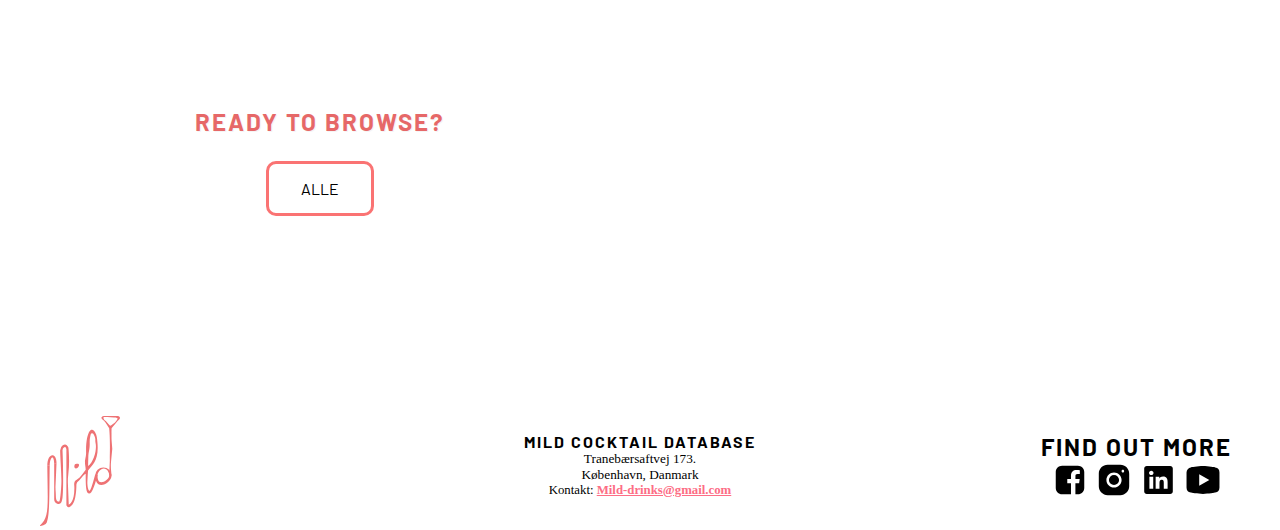
==== commit e4708c13: "validator" ====
--- a/about.html
+++ b/about.html
@@ -1,5 +1,5 @@
 <!DOCTYPE html>
-<html lang="en">
+<html lang="da">
 
 <head>
     <meta charset="UTF-8">
@@ -24,7 +24,6 @@
             men bliver i baggrunden. Det skaber denne simple parallax effekt */
             background-attachment: fixed;
             background-position: 50% 60%;
-           
         }
 
          #first_section h1 { 
@@ -55,7 +54,7 @@
 
         #fourth_section a {
             text-decoration: none;
-            color: #ffffff;
+            color: #000000;
         }
 
         #fourth_section h4 {
@@ -111,7 +110,7 @@
         }
 
         h1 {
-            font-size: rem;
+            font-size: 2rem;
             /* padding-top: 4rem; */
         }
 
@@ -146,15 +145,7 @@
 
         }
 
-        #fourth_section a {
-            text-decoration: none;
-            color: #ffffff;
-        }
-
-        #fourth_section h4 {
-            font-family: 'Lucida Sans', 'Lucida Sans Regular', 'Lucida Grande', 'Lucida Sans Unicode', Geneva, Verdana, sans-serif;
-        }
-
+        
         #second_section h4,
         #third_section h4 {
             font-size: 2rem;
@@ -162,7 +153,7 @@
 
         #fourth_section a {
             text-decoration: none;
-            color: #ffffff;
+            color: #000000;
         }
 
         .knap {
@@ -184,9 +175,12 @@
             background-color: rgb(250, 115, 115);
         }
 
-        .knap a:hover {
+        #fourth_section a:hover {
+            text-decoration: none;
             color: #ffffff;
         }
+
+        
 
 
         #second_section p,
@@ -379,7 +373,7 @@
                 eller ej.</p>
 
             <p>Vi tager gerne imod forslag til drinks, bare skriv til <a class="email"
-                    href="mailto: abc@example.com">Mild-drinks@gmail.com</a>, og vi giver vores bud på jeres
+                    href="mailto:abc@example.com">Mild-drinks@gmail.com</a>, og vi giver vores bud på jeres
                 drinks.</p>
 
         </div>
@@ -421,7 +415,8 @@
         <div class="bottombuttondiv">
             <h4>READY TO BROWSE?</h4>
             <div>
-                <a href="index.html"><button class="knap">Alle</button></a>
+                <a class="knap" href="index.html">ALLE</a>
+                <!-- <button class="knap">Alle</button> -->
             </div>
         </div>
 
@@ -439,7 +434,7 @@
             <h4 class="footer1">Mild Cocktail Database</h4>
             <h5>Tranebærsaftvej 173.</h5>
             <h5>København, Danmark</h5>
-            <h6 class="footer2">Kontakt: <a class="email" href="mailto: abc@example.com">Mild-drinks@gmail.com</a></h6>
+            <h6 class="footer2">Kontakt: <a class="email" href="mailto:abc@example.com">Mild-drinks@gmail.com</a></h6>
         </div>
 
         <div class="partthree">
@@ -472,5 +467,4 @@
     <script src="java.js"></script>
 
 </body>
-
 </html>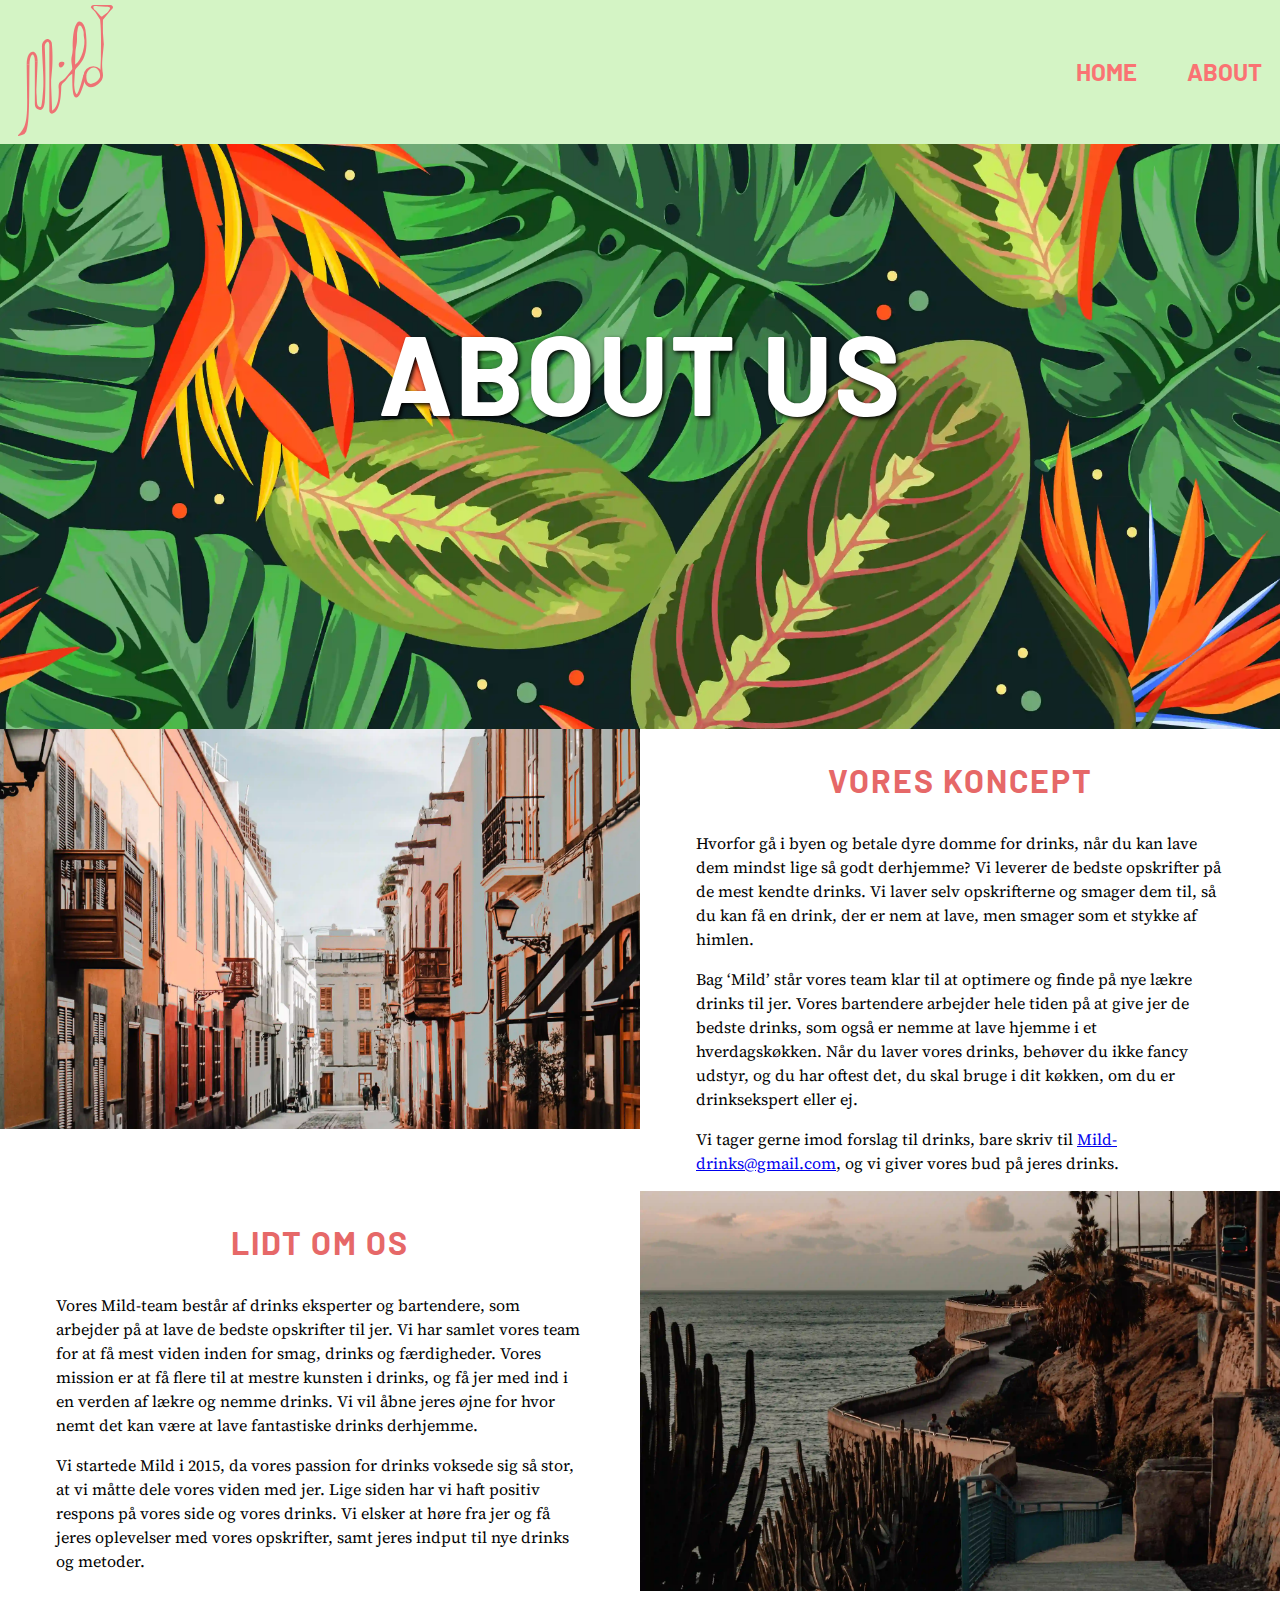
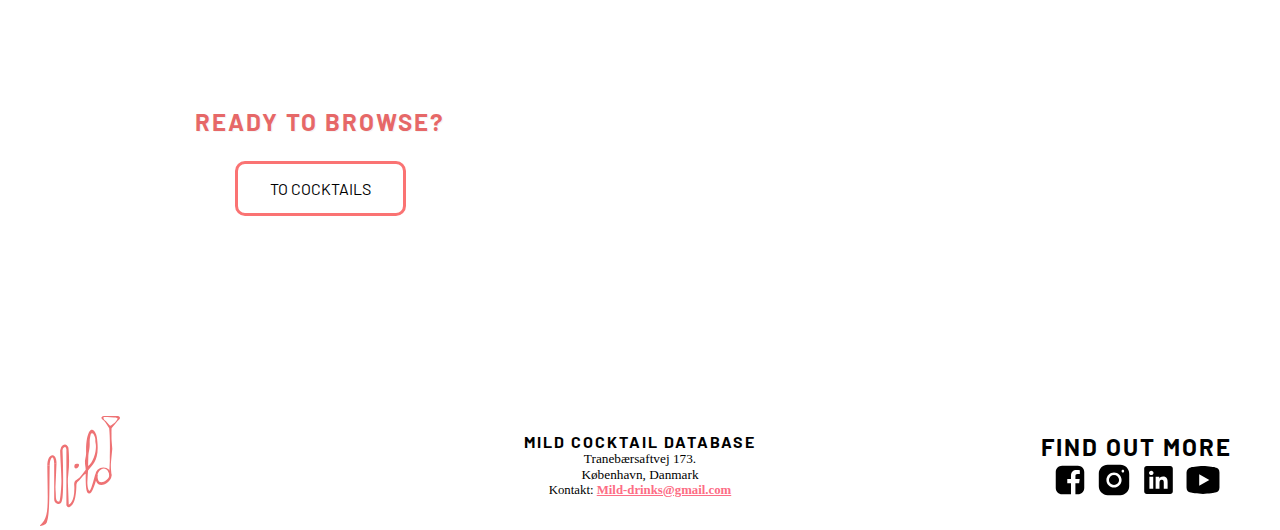
==== commit 6dd08077: "tococktails" ====
--- a/about.html
+++ b/about.html
@@ -415,7 +415,7 @@
         <div class="bottombuttondiv">
             <h4>READY TO BROWSE?</h4>
             <div>
-                <a class="knap" href="index.html">ALLE</a>
+                <a class="knap" href="index.html">TO COCKTAILS</a>
                 <!-- <button class="knap">Alle</button> -->
             </div>
         </div>
